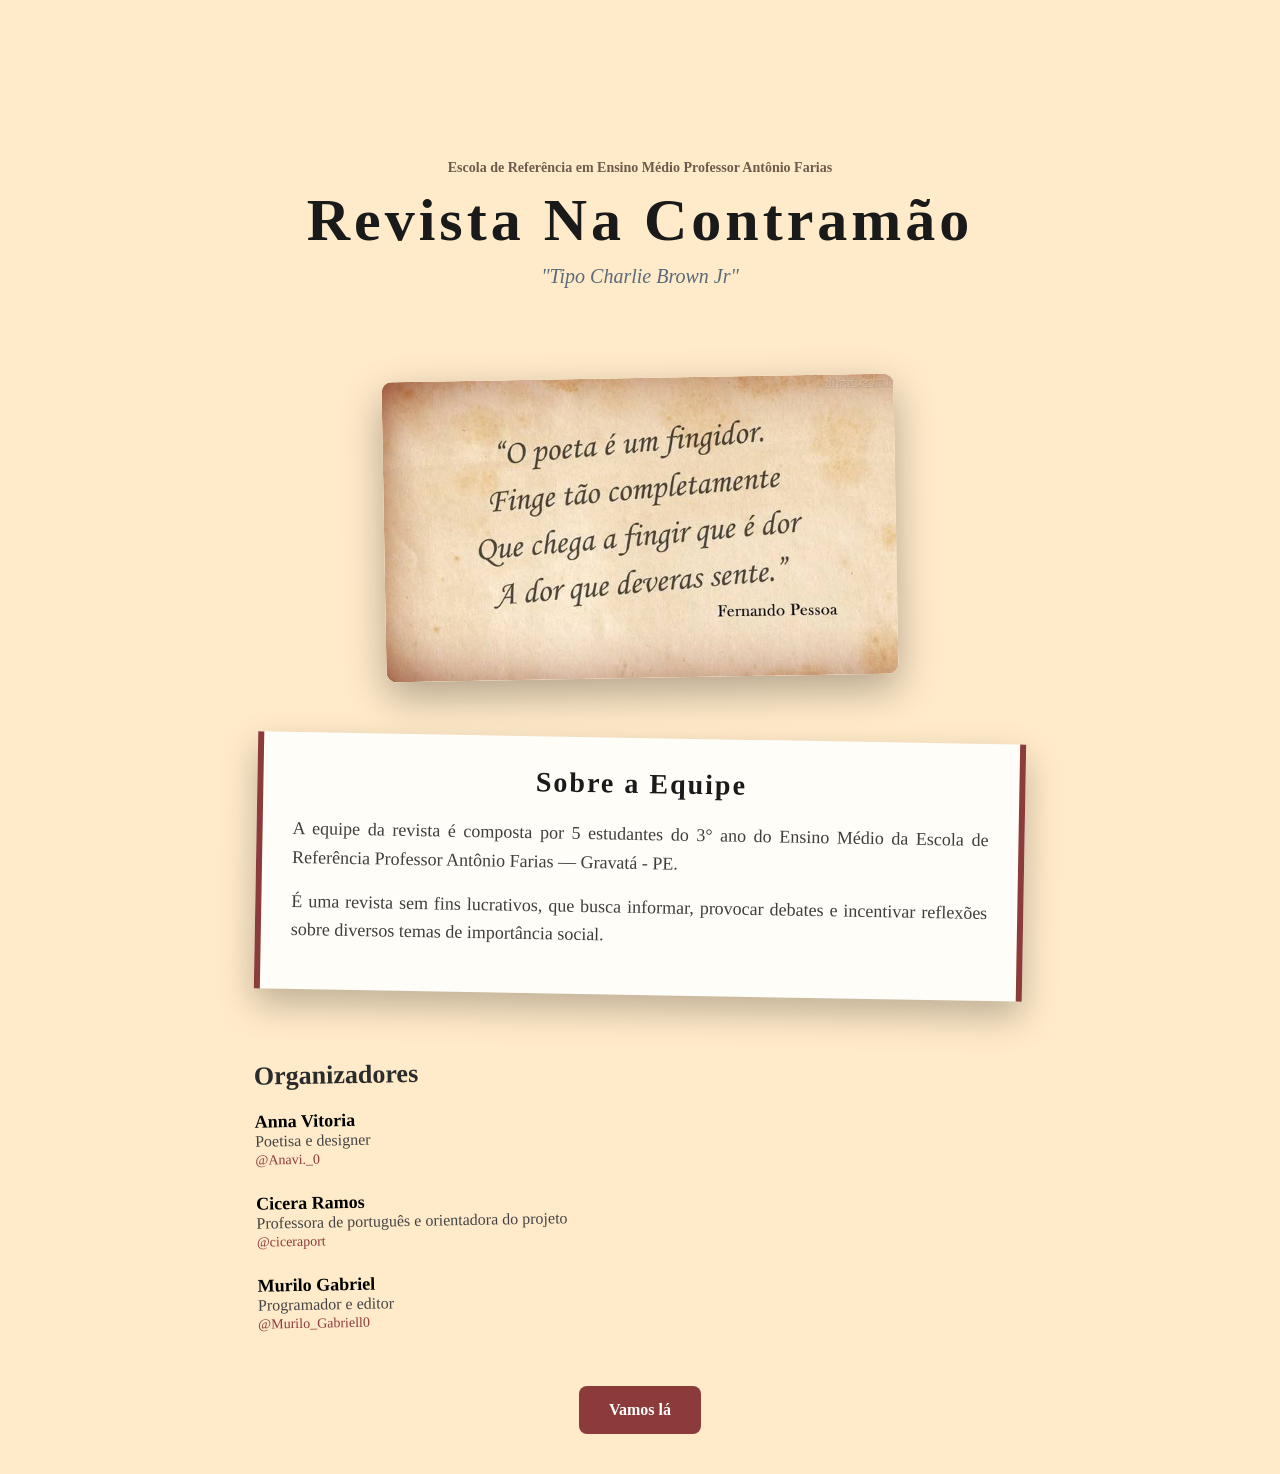
==== index.html @ 4560ac6e "Primeiro commit" ====
<!DOCTYPE html>
<html lang="pt-BR">
<head>
  <meta charset="UTF-8">
  <meta name="viewport" content="width=device-width, initial-scale=1.0">
  <title>Revista - Contramão</title>
  <link rel="stylesheet" href="css/style.css">
</head>
<body>

<section class="hero-text">
  <h2>Escola de Referência em Ensino Médio Professor Antônio Farias</h2>
  <h1>Revista Na Contramão</h1>
  <p>"Tipo Charlie Brown Jr"</p>
</section>

<section class="carousel">
  <div class="slides">

    <div class="slide">
      <img src="img/banner1.jpeg" alt="">
    </div>

    <div class="slide">
      <img src="img/banner2.jpeg" alt="">
    </div>

    <div class="slide">
      <img src="img/banner3.jpeg" alt="">
    </div>

  </div>
</section>

   <section class="sobre-revista">

  <div class="sobre-card">
    <h2>Sobre a Equipe</h2>

    <p>
      A equipe da revista é composta por 5 estudantes do 3° ano do Ensino Médio
      da Escola de Referência Professor Antônio Farias — Gravatá - PE.
    </p>

    <p>
      É uma revista sem fins lucrativos, que busca informar, provocar debates
      e incentivar reflexões sobre diversos temas de importância social.
    </p>

  </div>

</section>
<section class="organizadores">

  <h2>Organizadores</h2>
<div class="pessoa">
  <strong>Anna Vitoria</strong>
  <p>Poetisa e designer</p>
  <a href="https://www.instagram.com/anavi._0" target="_blank">@Anavi._0</a>
</div>

<div class="pessoa">
  <strong>Cicera Ramos</strong>
  <p>Professora de português e orientadora do projeto</p>
  <a href="https://www.instagram.com/ciceraport" target="_blank">@ciceraport</a>
</div>

<div class="pessoa">
  <strong>Murilo Gabriel</strong>
  <p>Programador e editor</p>
  <a href="https://www.instagram.com/murilo_gabriell0" target="_blank">@Murilo_Gabriell0</a>
</div>
</section>


<section class="acesso-folha">
  <a href="folha.html" class="botao-folha">Vamos lá</a>
</section>



<script src="js/script.js"></script>
</body>
</html>
---- css/style.css ----
/* Reset */
* {
  margin: 0;
  padding: 0;
  box-sizing: border-box;
  font-family: "Georgia", "Times New Roman", serif;
}

/* FUNDO PRINCIPAL (PAPEL REALISTA) */
body {
  background: #ffeac9; /* papel claro */
  color: #2b2b2b;
}

/* TEXTURA DE PAPEL */
body::before {
  content: "";
  position: fixed;
  width: 100%;
  height: 100%;
  background: url('https://www.transparenttextures.com/patterns/aged-paper.png');
  opacity: 0.5;
  pointer-events: none;
  z-index: -1;
}

/* HEADER */
header {
  position: fixed;
  top: 0;
  width: 100%;
  height: 70px;
  background: rgba(230, 220, 198, 0.9);
  backdrop-filter: blur(5px);
  display: flex;
  align-items: center;
  z-index: 1000;
  border-bottom: 1px solid rgba(0,0,0,0.1);
}


/* HERO TEXT */
.hero-text {
  margin-top: 110px;
  text-align: center;
  padding: 50px 20px;
}

.hero-text h2 {
  font-size: 14px;
  color: #6d5c4d;
  margin-bottom: 10px;
}

.hero-text h1 {
  font-size: 60px;
  margin-bottom: 10px;
  letter-spacing: 4px;
  color: #1a1a1a;
}

.hero-text p {
  font-style: italic;
  font-size: 20px;
  color: #5a6a7a; /* cinza azulado */
}

/* CARROSSEL ESTILO POLAROID */
/* CARROSSEL SEM BORDA BRANCA */
.carousel {
  width: 40%;
  height: 300px;
  margin: 40px auto;
  overflow: hidden;
  border-radius: 10px;
  background: transparent; /* 🔥 remove branco */
  padding: 0; /* 🔥 remove espaço interno */
  box-shadow: 0 15px 40px rgba(0,0,0,0.3);
  transform: rotate(-1deg);
}

/* HOVER */
.carousel:hover {
  transform: rotate(0deg) scale(1.02);
}

.slides {
  display: flex;
  height: 100%;
  transition: transform 0.6s ease;
}

.slide {
  min-width: 100%;
  height: 100%;
}

.slide img {
  width: 100%;
  height: 100%;
  object-fit: cover;
  border-radius: 10px; /* 🔥 agora arredonda direto na imagem */
}





/* BOTÃO PARA IR PRA FOLHA */
.acesso-folha {
  text-align: center;
  margin: 40px 0;
}

.botao-folha {
  display: inline-block;
  padding: 15px 30px;
  background: #8c3b3b; /* vermelho queimado */
  color: white;
  text-decoration: none;
  font-weight: bold;
  border-radius: 8px;
  transition: 0.3s;
}

/* Hover */
.botao-folha:hover {
  background: #000;
  transform: scale(1.05);
}



/* BLOCO SOBRE A REVISTA */
.sobre-revista {
  display: flex;
  justify-content: center;
  margin: 60px 0;
}

/* CARD ESTILO RECORTE */
.sobre-card {
  width: 60%;
  background: #fffdf7;
  padding: 30px;
  box-shadow: 0 15px 35px rgba(0,0,0,0.25);
  transform: rotate(1deg);
  border-left: 6px solid #8c3b3b;
  border-right: 6px solid #8c3b3b;
  transition: 0.3s;
}

/* HOVER */
.sobre-card:hover {
  transform: rotate(0deg) scale(1.02);
}

/* TÍTULO */
.sobre-card h2 {
  text-align: center;
  margin-bottom: 20px;
  font-size: 28px;
  letter-spacing: 2px;
  color: #1a1a1a;
}

/* TEXTO */
.sobre-card p {
  font-size: 18px;
  line-height: 1.6;
  color: #3e3e3e;
  margin-bottom: 15px;
  text-align: justify;
}





/* ORGANIZADORES (SEM CARD) */
.organizadores {
  width: 60%;
  margin: 60px auto;
  transform: rotate(-1deg);
}

/* TÍTULO */
.organizadores h2 {
  font-size: 26px;
  margin-bottom: 20px;
}

/* CADA PESSOA */
.pessoa {
  margin-bottom: 25px;
}

/* NOME */
.pessoa strong {
  font-size: 18px;
  color: #000;
}

/* FUNÇÃO */
.pessoa p {
  font-size: 16px;
  color: #444;
}

/* INSTAGRAM */
.pessoa span {
  font-size: 14px;
  color: #8c3b3b;
}




.pessoa a {
  color: #8c3b3b;      /* cor do seu tema */
  text-decoration: none; /* remove sublinhado */
  font-size: 14px;
}

.pessoa a:hover {
  color: #000;         /* muda cor ao passar o mouse */
}
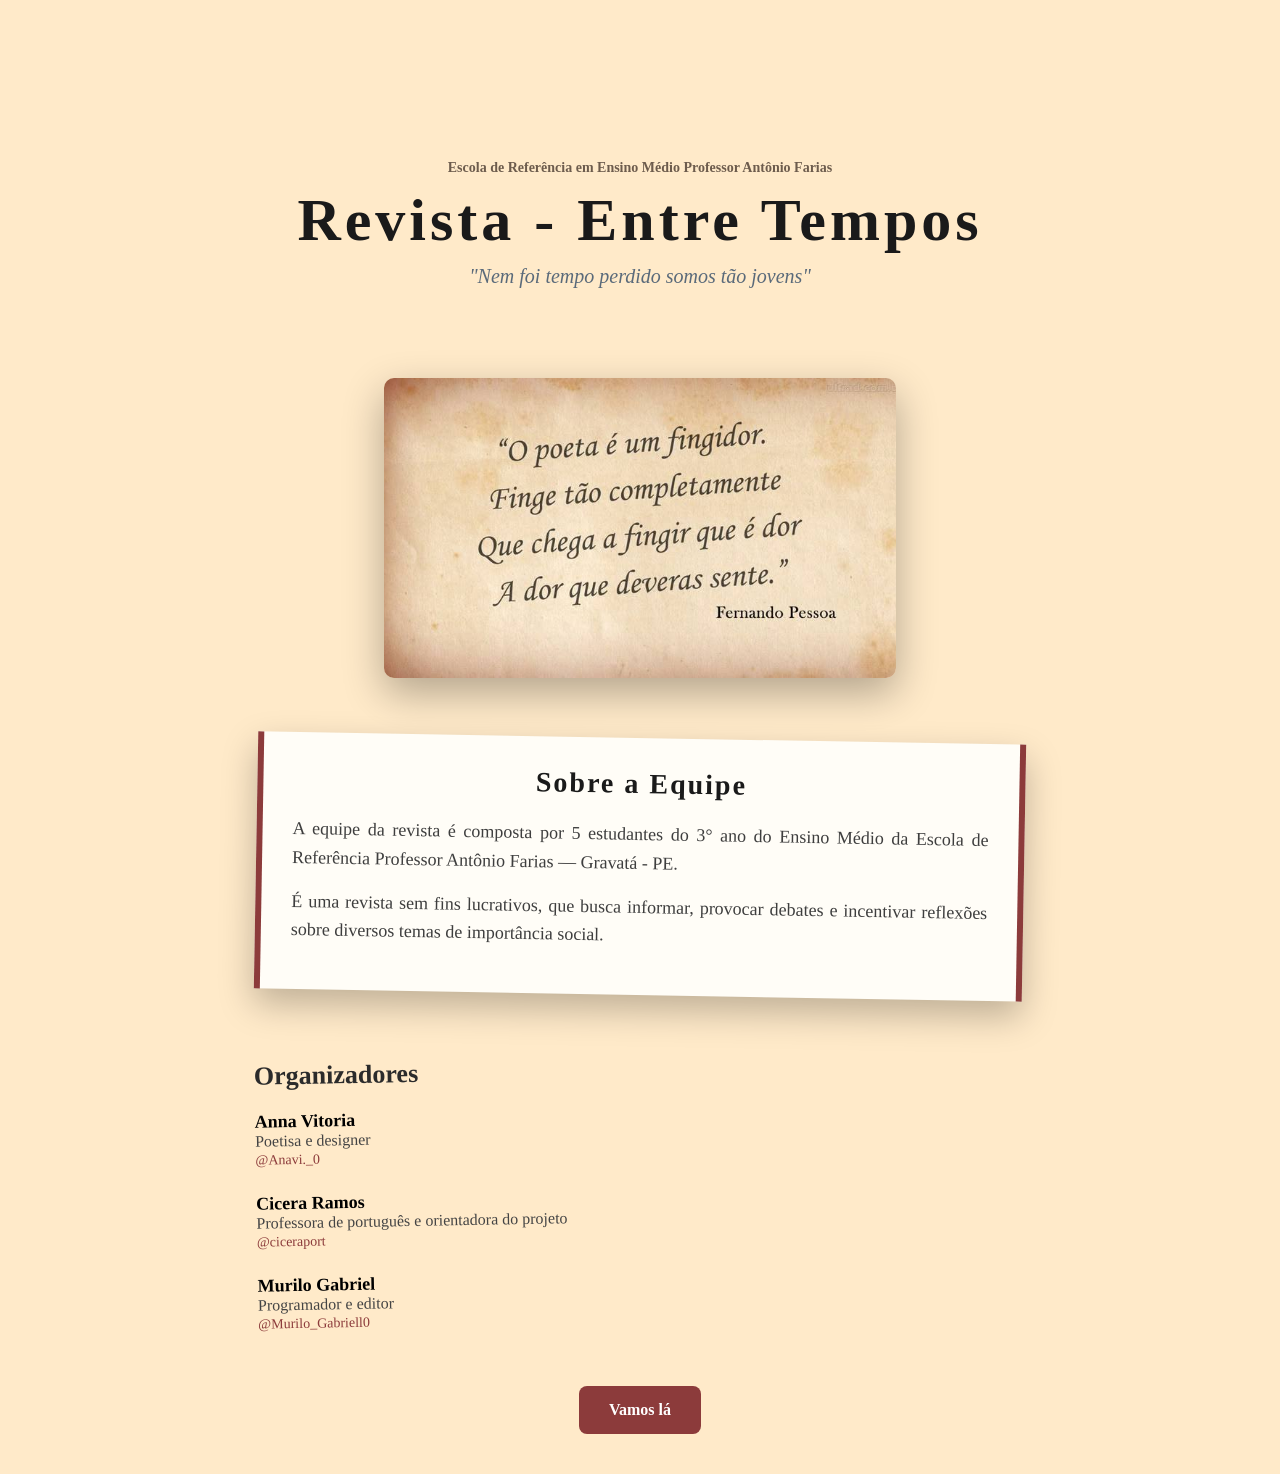
==== commit 5948ec74: "pronto" ====
--- a/index.html
+++ b/index.html
@@ -3,15 +3,15 @@
 <head>
   <meta charset="UTF-8">
   <meta name="viewport" content="width=device-width, initial-scale=1.0">
-  <title>Revista - Contramão</title>
+  <title>Revista Entre Tempos</title>
   <link rel="stylesheet" href="css/style.css">
 </head>
 <body>
 
 <section class="hero-text">
   <h2>Escola de Referência em Ensino Médio Professor Antônio Farias</h2>
-  <h1>Revista Na Contramão</h1>
-  <p>"Tipo Charlie Brown Jr"</p>
+  <h1>Revista - Entre Tempos</h1>
+  <p>"Nem foi tempo perdido somos tão jovens"</p>
 </section>
 
 <section class="carousel">
--- a/css/style.css
+++ b/css/style.css
@@ -69,14 +69,11 @@
 /* CARROSSEL SEM BORDA BRANCA */
 .carousel {
   width: 40%;
-  height: 300px;
+  height: 300px; /* volta altura */
   margin: 40px auto;
   overflow: hidden;
   border-radius: 10px;
-  background: transparent; /* 🔥 remove branco */
-  padding: 0; /* 🔥 remove espaço interno */
   box-shadow: 0 15px 40px rgba(0,0,0,0.3);
-  transform: rotate(-1deg);
 }
 
 /* HOVER */
@@ -95,13 +92,12 @@
   height: 100%;
 }
 
+
 .slide img {
   width: 100%;
   height: 100%;
-  object-fit: cover;
-  border-radius: 10px; /* 🔥 agora arredonda direto na imagem */
-}
-
+  object-fit: cover; /* 🔥 preenche tudo */
+}
 
 
 
@@ -231,3 +227,79 @@
 
 
 
+
+
+/* ========================= */
+/* 📱 RESPONSIVIDADE MOBILE */
+/* ========================= */
+@media (max-width: 768px) {
+
+  /* HERO */
+  .hero-text {
+    margin-top: 60px;
+    padding: 30px 15px;
+  }
+
+  .hero-text h1 {
+    font-size: 32px;
+    letter-spacing: 2px;
+  }
+
+  .hero-text h2 {
+    font-size: 12px;
+  }
+
+  .hero-text p {
+    font-size: 16px;
+  }
+
+  /* CARROSSEL */
+.carousel {
+  width: 90%;
+  height: 300px;
+}
+
+  /* SOBRE */
+  .sobre-card {
+    width: 90%;
+    padding: 20px;
+    transform: rotate(0deg);
+  }
+
+  .sobre-card h2 {
+    font-size: 22px;
+  }
+
+  .sobre-card p {
+    font-size: 16px;
+  }
+
+  /* ORGANIZADORES */
+  .organizadores {
+    width: 90%;
+    transform: rotate(0deg);
+  }
+
+  .organizadores h2 {
+    font-size: 22px;
+  }
+
+  .pessoa strong {
+    font-size: 16px;
+  }
+
+  .pessoa p {
+    font-size: 14px;
+  }
+
+  .pessoa a {
+    font-size: 13px;
+  }
+
+  /* BOTÃO */
+  .botao-folha {
+    padding: 12px 20px;
+    font-size: 14px;
+  }
+
+}
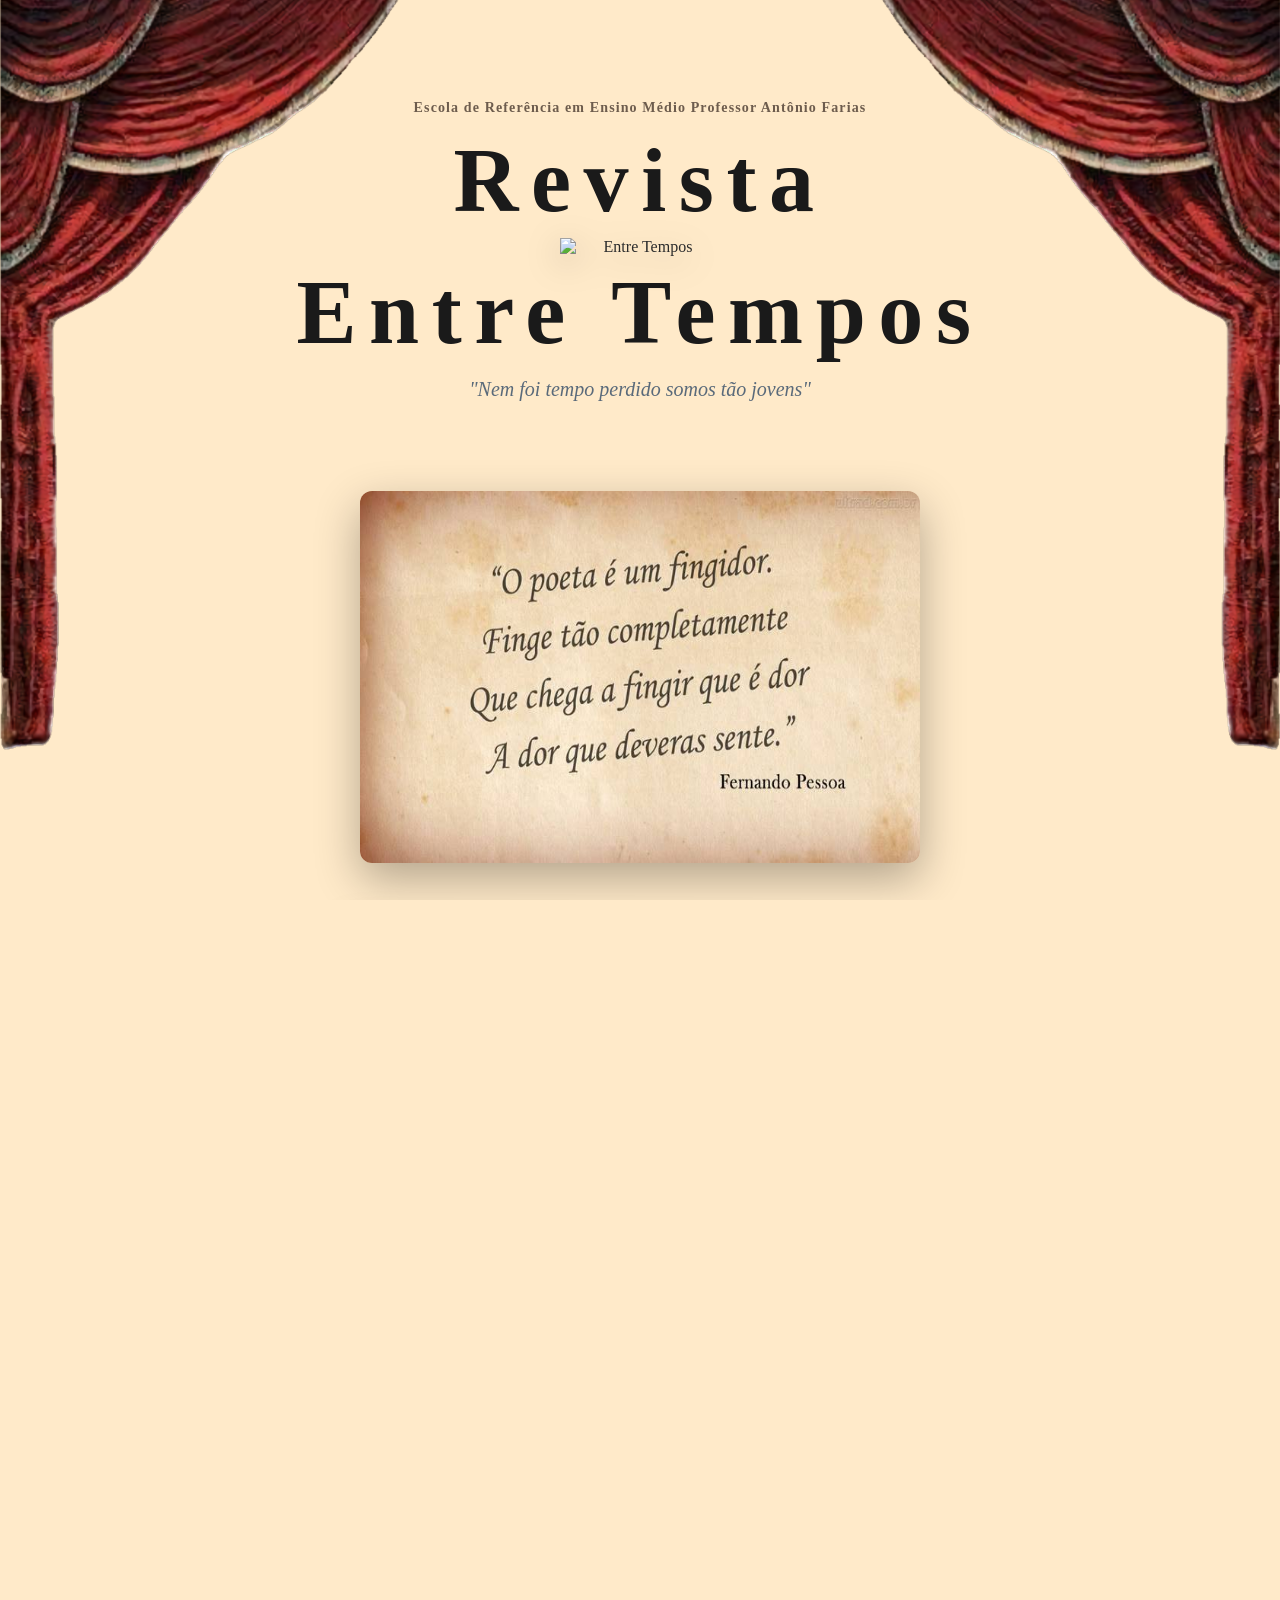
==== commit 8c8ff881: "design" ====
--- a/index.html
+++ b/index.html
@@ -8,77 +8,71 @@
 </head>
 <body>
 
-<section class="hero-text">
-  <h2>Escola de Referência em Ensino Médio Professor Antônio Farias</h2>
-  <h1>Revista - Entre Tempos</h1>
-  <p>"Nem foi tempo perdido somos tão jovens"</p>
-</section>
+  <div class="site-container"></div>
+  <!-- DECORAÇÕES DE CANTO -->
+  <img src="img/cortina2.png" class="deco cortina-esquerda" alt="">
+  <img src="img/cortina.png" class="deco cortina-direita" alt="">
+  <img src="img/nuvem.png"    class="deco deco-nuvem"    alt="">
+  <img src="img/rasagado.png" class="deco deco-rasagado" alt="">
 
-<section class="carousel">
-  <div class="slides">
-
-    <div class="slide">
-      <img src="img/banner1.jpeg" alt="">
-    </div>
-
-    <div class="slide">
-      <img src="img/banner2.jpeg" alt="">
-    </div>
-
-    <div class="slide">
-      <img src="img/banner3.jpeg" alt="">
-    </div>
-
-  </div>
-</section>
-
-   <section class="sobre-revista">
-
-  <div class="sobre-card">
-    <h2>Sobre a Equipe</h2>
-
-    <p>
-      A equipe da revista é composta por 5 estudantes do 3° ano do Ensino Médio
-      da Escola de Referência Professor Antônio Farias — Gravatá - PE.
-    </p>
-
-    <p>
-      É uma revista sem fins lucrativos, que busca informar, provocar debates
-      e incentivar reflexões sobre diversos temas de importância social.
-    </p>
 
   </div>
 
-</section>
-<section class="organizadores">
+  <section class="hero-text">
+    <h2>Escola de Referência em Ensino Médio Professor Antônio Farias</h2>
+    <div class="titulo-revista">
+      <h1>Revista</h1>
+      <img src="img/ampulhea.png" alt="Entre Tempos" class="ampulheta">
+      <h1>Entre Tempos</h1>
+    </div>
+    <p>"Nem foi tempo perdido somos tão jovens"</p>
+  </section>
 
-  <h2>Organizadores</h2>
-<div class="pessoa">
-  <strong>Anna Vitoria</strong>
-  <p>Poetisa e designer</p>
-  <a href="https://www.instagram.com/anavi._0" target="_blank">@Anavi._0</a>
-</div>
+  <section class="carousel">
+    <div class="slides">
+      <div class="slide"><img src="img/banner1.jpeg" alt=""></div>
+      <div class="slide"><img src="img/banner2.jpeg" alt=""></div>
+      <div class="slide"><img src="img/banner3.jpeg" alt=""></div>
+    </div>
+  </section>
 
-<div class="pessoa">
-  <strong>Cicera Ramos</strong>
-  <p>Professora de português e orientadora do projeto</p>
-  <a href="https://www.instagram.com/ciceraport" target="_blank">@ciceraport</a>
-</div>
+  <section class="sobre-revista">
+    <div class="sobre-card">
+      <h2>Sobre a Equipe</h2>
+      <p>
+        A equipe da revista é composta por 5 estudantes do 3° ano do Ensino Médio
+        da Escola de Referência Professor Antônio Farias — Gravatá - PE.
+      </p>
+      <p>
+        É uma revista sem fins lucrativos, que busca informar, provocar debates
+        e incentivar reflexões sobre diversos temas de importância social.
+      </p>
+    </div>
+  </section>
 
-<div class="pessoa">
-  <strong>Murilo Gabriel</strong>
-  <p>Programador e editor</p>
-  <a href="https://www.instagram.com/murilo_gabriell0" target="_blank">@Murilo_Gabriell0</a>
-</div>
-</section>
+  <section class="organizadores">
+    <h2>Organizadores</h2>
+    <div class="pessoa">
+      <strong>Anna Vitoria</strong>
+      <p>Poetisa e designer</p>
+      <a href="https://www.instagram.com/anavi._0" target="_blank">@Anavi._0</a>
+    </div>
+    <div class="pessoa">
+      <strong>Cicera Ramos</strong>
+      <p>Professora de português e orientadora do projeto</p>
+      <a href="https://www.instagram.com/ciceraport" target="_blank">@ciceraport</a>
+    </div>
+    <div class="pessoa">
+      <strong>Murilo Gabriel</strong>
+      <p>Programador e editor</p>
+      <a href="https://www.instagram.com/murilo_gabriell0" target="_blank">@Murilo_Gabriell0</a>
+    </div>
+  </section>
 
+  <section class="acesso-folha">
+    <a href="folha.html" class="botao-folha">Vamos lá</a>
+  </section>
 
-<section class="acesso-folha">
-  <a href="folha.html" class="botao-folha">Vamos lá</a>
-</section>
-
-
-
-<script src="js/script.js"></script>
+  <script src="js/script.js"></script>
 </body>
 </html>
--- a/css/style.css
+++ b/css/style.css
@@ -1,4 +1,6 @@
-/* Reset */
+/* =====================
+   RESET
+===================== */
 * {
   margin: 0;
   padding: 0;
@@ -6,300 +8,413 @@
   font-family: "Georgia", "Times New Roman", serif;
 }
 
-/* FUNDO PRINCIPAL (PAPEL REALISTA) */
+/* =====================
+   FUNDO
+===================== */
+html, body {
+  width: 100%;
+  height: 100%;
+  background: #ffeac9;
+  color: #2b2b2b;
+  overflow-x: hidden;
+  position: relative;
+  
+}
+
 body {
-  background: #ffeac9; /* papel claro */
-  color: #2b2b2b;
-}
-
-/* TEXTURA DE PAPEL */
+  background: #ffeac9;
+}
+
+
+.site-container {
+  position: relative;
+  overflow: hidden;
+}
+
+
 body::before {
   content: "";
   position: fixed;
+  top: 0;
+  left: 0;
   width: 100%;
   height: 100%;
   background: url('https://www.transparenttextures.com/patterns/aged-paper.png');
   opacity: 0.5;
   pointer-events: none;
-  z-index: -1;
-}
-
-/* HEADER */
-header {
-  position: fixed;
-  top: 0;
-  width: 100%;
-  height: 70px;
-  background: rgba(230, 220, 198, 0.9);
-  backdrop-filter: blur(5px);
-  display: flex;
-  align-items: center;
-  z-index: 1000;
-  border-bottom: 1px solid rgba(0,0,0,0.1);
-}
-
-
-/* HERO TEXT */
+  z-index: 0;
+}
+
+/* =====================
+   DECORAÇÕES RELATIVAS (ABSOLUTE)
+===================== */
+
+img.cortina-esquerda {
+  position: absolute;
+  top: 150px;
+  left: -30px;
+  width: clamp(260px, 32vw, 580px);
+  height: auto;
+  z-index: 20;
+  pointer-events: none;
+
+    transform: scale(2.0);
+}
+
+img.cortina-direita {
+  position: absolute;
+  top: 150px;
+  right: -30px;
+  width: clamp(260px, 32vw, 580px);
+  height: auto;
+  z-index: 20;
+  pointer-events: none;
+
+    transform: scale(2.0);
+}
+img.deco-nuvem {
+  position: absolute;
+  bottom: -1480px;
+  right: 100px;
+  width: clamp(200px, 28vw, 480px);
+  height: auto;
+  z-index: 2;
+  pointer-events: none;
+
+  transform: scale(2.0);
+
+}
+
+img.deco-rasagado {
+  position: absolute;
+  bottom: -1400px;
+  left: 50px;
+  width: clamp(200px, 26vw, 460px);
+  height: auto;
+  z-index: 2;
+  pointer-events: none;
+
+  transform: scale(2.5);
+}
+
+body {
+  position: relative;
+}
+
+/* =====================
+   CONTEÚDO (SCROLL)
+===================== */
+
 .hero-text {
-  margin-top: 110px;
+  position: relative;
+  z-index: 1;
+  padding: 100px 40px 40px;
   text-align: center;
-  padding: 50px 20px;
 }
 
 .hero-text h2 {
-  font-size: 14px;
+  font-size: clamp(11px, 2.2vw, 14px);
   color: #6d5c4d;
-  margin-bottom: 10px;
-}
-
-.hero-text h1 {
-  font-size: 60px;
-  margin-bottom: 10px;
-  letter-spacing: 4px;
-  color: #1a1a1a;
+  margin-bottom: 20px;
+  letter-spacing: 0.08em;
 }
 
 .hero-text p {
   font-style: italic;
-  font-size: 20px;
-  color: #5a6a7a; /* cinza azulado */
-}
-
-/* CARROSSEL ESTILO POLAROID */
-/* CARROSSEL SEM BORDA BRANCA */
+  font-size: clamp(16px, 3.2vw, 20px);
+  color: #5a6a7a;
+  margin-top: 20px;
+}
+
+/* =====================
+   TÍTULO
+===================== */
+.titulo-revista {
+  display: flex;
+  flex-direction: column;
+  align-items: center;
+  gap: 12px;
+}
+
+.titulo-revista h1 {
+  font-size: clamp(48px, 11vw, 90px);
+  letter-spacing: 0.14em;
+  color: #1a1a1a;
+  line-height: 1;
+  font-weight: bold;
+}
+
+.ampulheta {
+  width: clamp(80px, 16vw, 160px);
+  height: auto;
+  filter: drop-shadow(0 8px 16px rgba(0,0,0,0.25));
+  transition: transform 0.5s ease;
+}
+
+.ampulheta:hover {
+  transform: rotate(180deg) scale(1.08);
+}
+
+/* =====================
+   CARROSSEL
+===================== */
 .carousel {
-  width: 40%;
-  height: 300px; /* volta altura */
-  margin: 40px auto;
+  position: relative;
+  z-index: 1;
+  width: clamp(280px, 55%, 560px);
+  margin: 50px auto;
   overflow: hidden;
-  border-radius: 10px;
-  box-shadow: 0 15px 40px rgba(0,0,0,0.3);
-}
-
-/* HOVER */
-.carousel:hover {
-  transform: rotate(0deg) scale(1.02);
+  border-radius: 12px;
+  box-shadow: 0 16px 45px rgba(0,0,0,0.3);
 }
 
 .slides {
   display: flex;
-  height: 100%;
   transition: transform 0.6s ease;
 }
 
 .slide {
   min-width: 100%;
-  height: 100%;
-}
-
+  display: flex;
+}
 
 .slide img {
   width: 100%;
-  height: 100%;
-  object-fit: cover; /* 🔥 preenche tudo */
-}
-
-
-
-
-/* BOTÃO PARA IR PRA FOLHA */
-.acesso-folha {
-  text-align: center;
-  margin: 40px 0;
-}
-
-.botao-folha {
-  display: inline-block;
-  padding: 15px 30px;
-  background: #8c3b3b; /* vermelho queimado */
-  color: white;
-  text-decoration: none;
-  font-weight: bold;
-  border-radius: 8px;
-  transition: 0.3s;
-}
-
-/* Hover */
-.botao-folha:hover {
-  background: #000;
-  transform: scale(1.05);
-}
-
-
-
-/* BLOCO SOBRE A REVISTA */
+  height: auto;
+  display: block;
+}
+
+/* =====================
+   SOBRE A REVISTA
+===================== */
 .sobre-revista {
+  position: relative;
+  z-index: 1;
   display: flex;
   justify-content: center;
   margin: 60px 0;
-}
-
-/* CARD ESTILO RECORTE */
+  padding: 0 30px;
+}
+
 .sobre-card {
-  width: 60%;
+  width: min(90%, 600px);
   background: #fffdf7;
-  padding: 30px;
-  box-shadow: 0 15px 35px rgba(0,0,0,0.25);
+  padding: clamp(24px, 5vw, 36px);
+  box-shadow: 0 12px 40px rgba(0,0,0,0.2);
   transform: rotate(1deg);
   border-left: 6px solid #8c3b3b;
   border-right: 6px solid #8c3b3b;
-  transition: 0.3s;
-}
-
-/* HOVER */
+  transition: transform 0.3s ease;
+}
+
 .sobre-card:hover {
-  transform: rotate(0deg) scale(1.02);
-}
-
-/* TÍTULO */
+  transform: rotate(0deg) scale(1.01);
+}
+
 .sobre-card h2 {
   text-align: center;
   margin-bottom: 20px;
-  font-size: 28px;
+  font-size: clamp(20px, 4.5vw, 28px);
   letter-spacing: 2px;
   color: #1a1a1a;
 }
 
-/* TEXTO */
 .sobre-card p {
-  font-size: 18px;
-  line-height: 1.6;
+  font-size: clamp(15px, 3vw, 18px);
+  line-height: 1.7;
   color: #3e3e3e;
-  margin-bottom: 15px;
+  margin-bottom: 14px;
   text-align: justify;
 }
 
-
-
-
-
-/* ORGANIZADORES (SEM CARD) */
+/* =====================
+   ORGANIZADORES
+===================== */
 .organizadores {
-  width: 60%;
-  margin: 60px auto;
+  position: relative;
+  z-index: 1;
+  width: min(90%, 560px);
+  margin: 0 auto 80px;
+  padding: 0 30px;
   transform: rotate(-1deg);
-}
-
-/* TÍTULO */
+  transition: transform 0.3s ease;
+}
+
+.organizadores:hover {
+  transform: rotate(0deg);
+}
+
 .organizadores h2 {
-  font-size: 26px;
-  margin-bottom: 20px;
-}
-
-/* CADA PESSOA */
+  font-size: clamp(20px, 4.2vw, 26px);
+  margin-bottom: 24px;
+  color: #1a1a1a;
+  font-weight: bold;
+}
+
 .pessoa {
-  margin-bottom: 25px;
-}
-
-/* NOME */
+  margin-bottom: 26px;
+}
+
 .pessoa strong {
-  font-size: 18px;
+  display: block;
+  font-size: clamp(15px, 3.2vw, 18px);
   color: #000;
-}
-
-/* FUNÇÃO */
+  font-weight: bold;
+}
+
 .pessoa p {
-  font-size: 16px;
-  color: #444;
-}
-
-/* INSTAGRAM */
-.pessoa span {
-  font-size: 14px;
+  font-size: clamp(14px, 2.8vw, 16px);
+  color: #555;
+  margin-top: 2px;
+}
+
+.pessoa a {
+  display: inline-block;
   color: #8c3b3b;
-}
-
-
-
-
-.pessoa a {
-  color: #8c3b3b;      /* cor do seu tema */
-  text-decoration: none; /* remove sublinhado */
-  font-size: 14px;
+  text-decoration: none;
+  font-size: clamp(13px, 2.4vw, 15px);
+  transition: color 0.2s ease;
+  margin-top: 4px;
 }
 
 .pessoa a:hover {
-  color: #000;         /* muda cor ao passar o mouse */
-}
-
-
-
-
-
-
-
-
-/* ========================= */
-/* 📱 RESPONSIVIDADE MOBILE */
-/* ========================= */
+  color: #000;
+  text-decoration: underline;
+}
+
+/* =====================
+   BOTÃO
+===================== */
+.acesso-folha {
+  position: relative;
+  z-index: 1;
+  text-align: center;
+  padding: 30px 0 clamp(120px, 25vw, 200px);
+}
+
+.botao-folha {
+  display: inline-block;
+  padding: clamp(13px, 3vw, 18px) clamp(28px, 6vw, 48px);
+  background: #8c3b3b;
+  color: white;
+  text-decoration: none;
+  font-size: clamp(15px, 3vw, 19px);
+  font-weight: bold;
+  letter-spacing: 0.1em;
+  border-radius: 6px;
+  transition: all 0.3s ease;
+  box-shadow: 0 6px 20px rgba(140,59,59,0.4);
+}
+
+.botao-folha:hover {
+  background: #5e2c2c;
+  transform: scale(1.06);
+  box-shadow: 0 10px 28px rgba(140,59,59,0.5);
+}
+
+.botao-folha:active {
+  transform: scale(0.98);
+}
+
+/* =====================
+   RESPONSIVIDADE TABLET
+===================== */
+@media (max-width: 1024px) {
+
+  .cortina-esquerda,
+  .cortina-direita {
+    width: clamp(170px, 28vw, 360px);
+  }
+
+  .deco-nuvem,
+  .deco-rasagado {
+    width: clamp(130px, 24vw, 320px);
+  }
+
+  .hero-text {
+    padding: 80px 30px 30px;
+  }
+
+}
+
+/* =====================
+   RESPONSIVIDADE MOBILE
+===================== */
 @media (max-width: 768px) {
 
-  /* HERO */
+  .cortina-esquerda,
+  .cortina-direita {
+    width: clamp(140px, 32vw, 260px);
+  }
+
+  .deco-nuvem {
+    width: clamp(110px, 28vw, 240px);
+  }
+
+  .deco-rasagado {
+    width: clamp(110px, 26vw, 220px);
+  }
+
   .hero-text {
-    margin-top: 60px;
-    padding: 30px 15px;
-  }
-
-  .hero-text h1 {
-    font-size: 32px;
-    letter-spacing: 2px;
-  }
-
-  .hero-text h2 {
-    font-size: 12px;
-  }
-
-  .hero-text p {
-    font-size: 16px;
-  }
-
-  /* CARROSSEL */
-.carousel {
-  width: 90%;
-  height: 300px;
-}
-
-  /* SOBRE */
+    padding: 70px 20px 25px;
+  }
+
+  .carousel {
+    width: 92%;
+    margin: 40px auto;
+  }
+
+  .sobre-revista {
+    padding: 0 15px;
+  }
+
   .sobre-card {
-    width: 90%;
-    padding: 20px;
     transform: rotate(0deg);
-  }
-
-  .sobre-card h2 {
-    font-size: 22px;
-  }
-
-  .sobre-card p {
-    font-size: 16px;
-  }
-
-  /* ORGANIZADORES */
+    padding: clamp(18px, 4vw, 28px);
+  }
+
   .organizadores {
-    width: 90%;
     transform: rotate(0deg);
-  }
-
-  .organizadores h2 {
-    font-size: 22px;
-  }
-
-  .pessoa strong {
-    font-size: 16px;
-  }
-
-  .pessoa p {
-    font-size: 14px;
-  }
-
-  .pessoa a {
-    font-size: 13px;
-  }
-
-  /* BOTÃO */
-  .botao-folha {
-    padding: 12px 20px;
-    font-size: 14px;
-  }
-
-}
+    padding: 0 15px;
+    margin-bottom: 60px;
+  }
+
+  .acesso-folha {
+    padding: 25px 0 140px;
+  }
+
+}
+
+@media (max-width: 480px) {
+
+  .cortina-esquerda,
+  .cortina-direita {
+    width: clamp(110px, 35vw, 180px);
+  }
+
+  .deco-nuvem {
+    width: clamp(100px, 32vw, 180px);
+  }
+
+  .deco-rasagado {
+    width: clamp(100px, 30vw, 170px);
+  }
+
+  .hero-text {
+    padding: 60px 15px 20px;
+  }
+
+  .titulo-revista h1 {
+    font-size: clamp(36px, 10vw, 60px);
+  }
+
+  .sobre-card {
+    border-left: 4px solid #8c3b3b;
+    border-right: 4px solid #8c3b3b;
+  }
+
+  .acesso-folha {
+    padding: 20px 0 150px;
+  }
+
+}
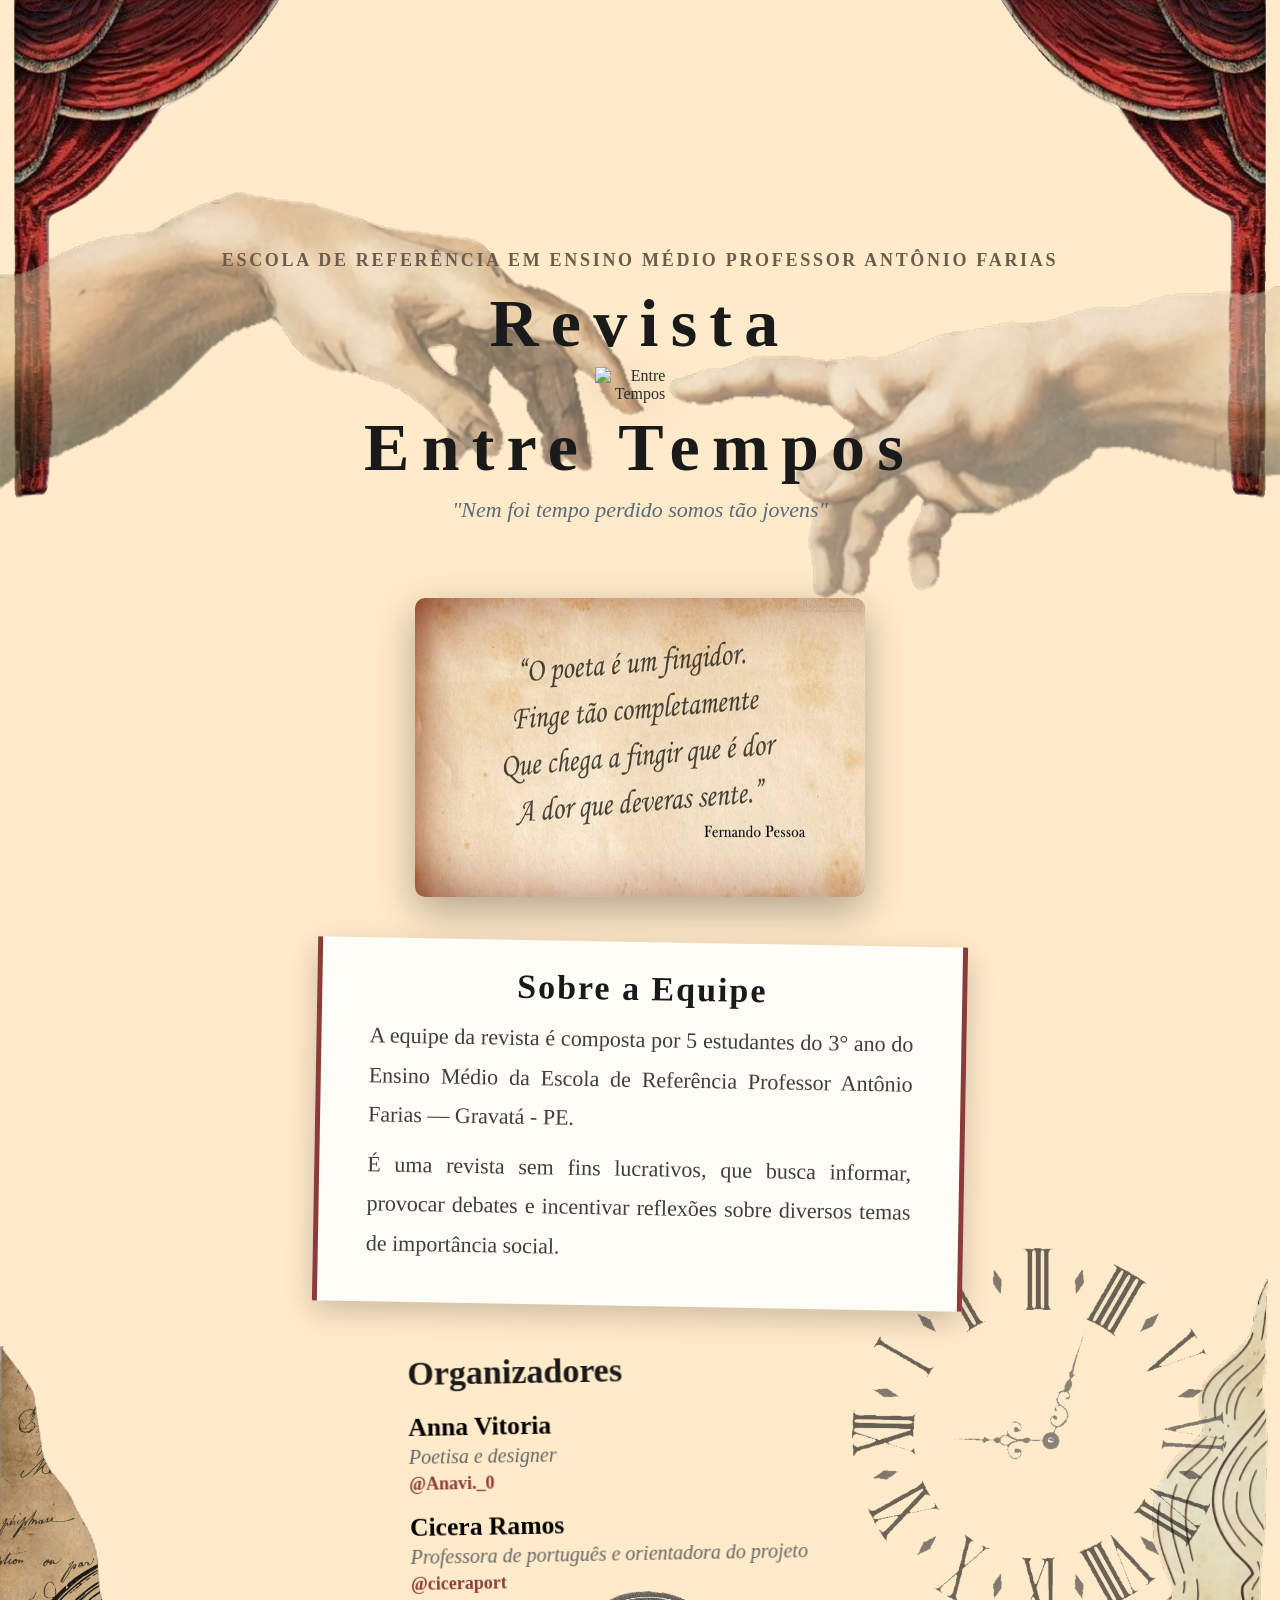
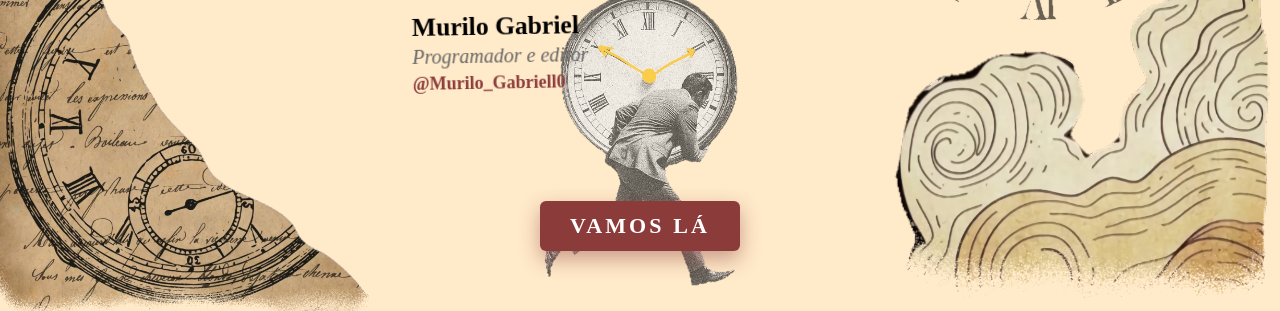
==== commit fdb95fce: "reforma index" ====
--- a/index.html
+++ b/index.html
@@ -14,6 +14,9 @@
   <img src="img/cortina.png" class="deco cortina-direita" alt="">
   <img src="img/nuvem.png"    class="deco deco-nuvem"    alt="">
   <img src="img/rasagado.png" class="deco deco-rasagado" alt="">
+  <img src="img/relogio.png"  class="deco deco-relogio"  alt="">
+  <img src="img/homem.png"    class="deco deco-homem"    alt="">
+  <img src="img/maos.png"     class="deco deco-maos"     alt="">
 
 
   </div>
--- a/css/style.css
+++ b/css/style.css
@@ -1,420 +1,566 @@
-/* =====================
-   RESET
-===================== */
-* {
-  margin: 0;
-  padding: 0;
-  box-sizing: border-box;
-  font-family: "Georgia", "Times New Roman", serif;
-}
-
-/* =====================
-   FUNDO
-===================== */
-html, body {
-  width: 100%;
-  height: 100%;
-  background: #ffeac9;
-  color: #2b2b2b;
-  overflow-x: hidden;
-  position: relative;
-  
-}
-
-body {
-  background: #ffeac9;
-}
-
-
-.site-container {
-  position: relative;
-  overflow: hidden;
-}
-
-
-body::before {
-  content: "";
-  position: fixed;
-  top: 0;
-  left: 0;
-  width: 100%;
-  height: 100%;
-  background: url('https://www.transparenttextures.com/patterns/aged-paper.png');
-  opacity: 0.5;
-  pointer-events: none;
-  z-index: 0;
-}
-
-/* =====================
-   DECORAÇÕES RELATIVAS (ABSOLUTE)
-===================== */
-
-img.cortina-esquerda {
-  position: absolute;
-  top: 150px;
-  left: -30px;
-  width: clamp(260px, 32vw, 580px);
-  height: auto;
-  z-index: 20;
-  pointer-events: none;
-
-    transform: scale(2.0);
-}
-
-img.cortina-direita {
-  position: absolute;
-  top: 150px;
-  right: -30px;
-  width: clamp(260px, 32vw, 580px);
-  height: auto;
-  z-index: 20;
-  pointer-events: none;
-
-    transform: scale(2.0);
-}
-img.deco-nuvem {
-  position: absolute;
-  bottom: -1480px;
-  right: 100px;
-  width: clamp(200px, 28vw, 480px);
-  height: auto;
-  z-index: 2;
-  pointer-events: none;
-
-  transform: scale(2.0);
-
-}
-
-img.deco-rasagado {
-  position: absolute;
-  bottom: -1400px;
-  left: 50px;
-  width: clamp(200px, 26vw, 460px);
-  height: auto;
-  z-index: 2;
-  pointer-events: none;
-
-  transform: scale(2.5);
-}
-
-body {
-  position: relative;
-}
-
-/* =====================
-   CONTEÚDO (SCROLL)
-===================== */
-
-.hero-text {
-  position: relative;
-  z-index: 1;
-  padding: 100px 40px 40px;
-  text-align: center;
-}
-
-.hero-text h2 {
-  font-size: clamp(11px, 2.2vw, 14px);
-  color: #6d5c4d;
-  margin-bottom: 20px;
-  letter-spacing: 0.08em;
-}
-
-.hero-text p {
-  font-style: italic;
-  font-size: clamp(16px, 3.2vw, 20px);
-  color: #5a6a7a;
-  margin-top: 20px;
-}
-
-/* =====================
-   TÍTULO
-===================== */
-.titulo-revista {
-  display: flex;
-  flex-direction: column;
-  align-items: center;
-  gap: 12px;
-}
-
-.titulo-revista h1 {
-  font-size: clamp(48px, 11vw, 90px);
-  letter-spacing: 0.14em;
-  color: #1a1a1a;
-  line-height: 1;
-  font-weight: bold;
-}
-
-.ampulheta {
-  width: clamp(80px, 16vw, 160px);
-  height: auto;
-  filter: drop-shadow(0 8px 16px rgba(0,0,0,0.25));
-  transition: transform 0.5s ease;
-}
-
-.ampulheta:hover {
-  transform: rotate(180deg) scale(1.08);
-}
-
-/* =====================
-   CARROSSEL
-===================== */
-.carousel {
-  position: relative;
-  z-index: 1;
-  width: clamp(280px, 55%, 560px);
-  margin: 50px auto;
-  overflow: hidden;
-  border-radius: 12px;
-  box-shadow: 0 16px 45px rgba(0,0,0,0.3);
-}
-
-.slides {
-  display: flex;
-  transition: transform 0.6s ease;
-}
-
-.slide {
-  min-width: 100%;
-  display: flex;
-}
-
-.slide img {
-  width: 100%;
-  height: auto;
-  display: block;
-}
-
-/* =====================
-   SOBRE A REVISTA
-===================== */
-.sobre-revista {
-  position: relative;
-  z-index: 1;
-  display: flex;
-  justify-content: center;
-  margin: 60px 0;
-  padding: 0 30px;
-}
-
-.sobre-card {
-  width: min(90%, 600px);
-  background: #fffdf7;
-  padding: clamp(24px, 5vw, 36px);
-  box-shadow: 0 12px 40px rgba(0,0,0,0.2);
-  transform: rotate(1deg);
-  border-left: 6px solid #8c3b3b;
-  border-right: 6px solid #8c3b3b;
-  transition: transform 0.3s ease;
-}
-
-.sobre-card:hover {
-  transform: rotate(0deg) scale(1.01);
-}
-
-.sobre-card h2 {
-  text-align: center;
-  margin-bottom: 20px;
-  font-size: clamp(20px, 4.5vw, 28px);
-  letter-spacing: 2px;
-  color: #1a1a1a;
-}
-
-.sobre-card p {
-  font-size: clamp(15px, 3vw, 18px);
-  line-height: 1.7;
-  color: #3e3e3e;
-  margin-bottom: 14px;
-  text-align: justify;
-}
-
-/* =====================
-   ORGANIZADORES
-===================== */
-.organizadores {
-  position: relative;
-  z-index: 1;
-  width: min(90%, 560px);
-  margin: 0 auto 80px;
-  padding: 0 30px;
-  transform: rotate(-1deg);
-  transition: transform 0.3s ease;
-}
-
-.organizadores:hover {
-  transform: rotate(0deg);
-}
-
-.organizadores h2 {
-  font-size: clamp(20px, 4.2vw, 26px);
-  margin-bottom: 24px;
-  color: #1a1a1a;
-  font-weight: bold;
-}
-
-.pessoa {
-  margin-bottom: 26px;
-}
-
-.pessoa strong {
-  display: block;
-  font-size: clamp(15px, 3.2vw, 18px);
-  color: #000;
-  font-weight: bold;
-}
-
-.pessoa p {
-  font-size: clamp(14px, 2.8vw, 16px);
-  color: #555;
-  margin-top: 2px;
-}
-
-.pessoa a {
-  display: inline-block;
-  color: #8c3b3b;
-  text-decoration: none;
-  font-size: clamp(13px, 2.4vw, 15px);
-  transition: color 0.2s ease;
-  margin-top: 4px;
-}
-
-.pessoa a:hover {
-  color: #000;
-  text-decoration: underline;
-}
-
-/* =====================
-   BOTÃO
-===================== */
-.acesso-folha {
-  position: relative;
-  z-index: 1;
-  text-align: center;
-  padding: 30px 0 clamp(120px, 25vw, 200px);
-}
-
-.botao-folha {
-  display: inline-block;
-  padding: clamp(13px, 3vw, 18px) clamp(28px, 6vw, 48px);
-  background: #8c3b3b;
-  color: white;
-  text-decoration: none;
-  font-size: clamp(15px, 3vw, 19px);
-  font-weight: bold;
-  letter-spacing: 0.1em;
-  border-radius: 6px;
-  transition: all 0.3s ease;
-  box-shadow: 0 6px 20px rgba(140,59,59,0.4);
-}
-
-.botao-folha:hover {
-  background: #5e2c2c;
-  transform: scale(1.06);
-  box-shadow: 0 10px 28px rgba(140,59,59,0.5);
-}
-
-.botao-folha:active {
-  transform: scale(0.98);
-}
-
-/* =====================
-   RESPONSIVIDADE TABLET
-===================== */
-@media (max-width: 1024px) {
-
-  .cortina-esquerda,
-  .cortina-direita {
-    width: clamp(170px, 28vw, 360px);
-  }
-
-  .deco-nuvem,
-  .deco-rasagado {
-    width: clamp(130px, 24vw, 320px);
-  }
-
-  .hero-text {
-    padding: 80px 30px 30px;
-  }
-
-}
-
-/* =====================
-   RESPONSIVIDADE MOBILE
-===================== */
-@media (max-width: 768px) {
-
-  .cortina-esquerda,
-  .cortina-direita {
-    width: clamp(140px, 32vw, 260px);
-  }
-
-  .deco-nuvem {
-    width: clamp(110px, 28vw, 240px);
-  }
-
-  .deco-rasagado {
-    width: clamp(110px, 26vw, 220px);
-  }
-
-  .hero-text {
-    padding: 70px 20px 25px;
-  }
-
-  .carousel {
-    width: 92%;
-    margin: 40px auto;
-  }
-
-  .sobre-revista {
-    padding: 0 15px;
-  }
-
-  .sobre-card {
-    transform: rotate(0deg);
-    padding: clamp(18px, 4vw, 28px);
-  }
-
-  .organizadores {
-    transform: rotate(0deg);
-    padding: 0 15px;
-    margin-bottom: 60px;
-  }
-
-  .acesso-folha {
-    padding: 25px 0 140px;
-  }
-
-}
-
-@media (max-width: 480px) {
-
-  .cortina-esquerda,
-  .cortina-direita {
-    width: clamp(110px, 35vw, 180px);
-  }
-
-  .deco-nuvem {
-    width: clamp(100px, 32vw, 180px);
-  }
-
-  .deco-rasagado {
-    width: clamp(100px, 30vw, 170px);
-  }
-
-  .hero-text {
-    padding: 60px 15px 20px;
-  }
-
-  .titulo-revista h1 {
-    font-size: clamp(36px, 10vw, 60px);
-  }
-
-  .sobre-card {
-    border-left: 4px solid #8c3b3b;
-    border-right: 4px solid #8c3b3b;
-  }
-
-  .acesso-folha {
-    padding: 20px 0 150px;
-  }
-
-}+/* =====================
+   RESET
+===================== */
+* {
+  margin: 0;
+  padding: 0;
+  box-sizing: border-box;
+  font-family: "Georgia", "Times New Roman", serif;
+}
+
+/* =====================
+   FUNDO
+===================== */
+html,
+body {
+  width: 100%;
+  background: #ffeac9;
+  color: #2b2b2b;
+  overflow-x: hidden;
+  position: relative;
+}
+
+body {
+  background: #ffeac9;
+  position: relative;
+}
+
+.site-container {
+  position: relative;
+  overflow: hidden;
+}
+
+body::before {
+  content: "";
+  position: fixed;
+  inset: 0;
+  background: url('https://www.transparenttextures.com/patterns/aged-paper.png');
+  opacity: 0.45;
+  pointer-events: none;
+  z-index: 0;
+}
+
+/* =====================
+   DECORAÇÕES
+===================== */
+
+.deco {
+  position: absolute;
+  pointer-events: none;
+  user-select: none;
+}
+
+/* =====================
+   CORTINAS
+===================== */
+
+img.cortina-esquerda {
+  top: -30px;
+  left: -140px;
+  width: clamp(400px, 42vw, 580px);
+  height: auto;
+  z-index: 1;
+}
+
+img.cortina-direita {
+  top: -30px;
+  right: -140px;
+  width: clamp(400px, 42vw, 580px);
+  height: auto;
+  z-index: 1;
+}
+
+/* =====================
+   NUVEM
+===================== */
+
+img.deco-nuvem {
+  bottom: 0;
+  right: 0;
+  width: clamp(300px, 32vw, 480px);
+  height: auto;
+  z-index: 1;
+}
+
+/* =====================
+   RASGADO
+===================== */
+
+img.deco-rasagado {
+  bottom: 0;
+  left: 0;
+  width: clamp(280px, 30vw, 440px);
+  height: auto;
+  opacity: 0.95;
+  z-index: 1;
+}
+
+/* =====================
+   RELÓGIO
+===================== */
+img.deco-relogio {
+  top: 65%;
+  right: 50px;
+  width: clamp(280px, 30vw, 450px);
+  height: auto;
+  opacity: 0.6;
+  z-index: 2;
+}
+
+/* =====================
+   HOMEM
+===================== */
+img.deco-homem {
+  bottom: 20px;
+  left: 50%;
+  transform: translateX(-50%);
+  width: clamp(140px, 16vw, 240px);
+  height: auto;
+  opacity: 0.75;
+  z-index: 2;
+}
+
+/* =====================
+   MÃOS
+===================== */
+img.deco-maos {
+  top: 160px;
+  left: 0;
+  width: 100%;
+  height: auto;
+  opacity: 0.55;
+  z-index: 2;
+}
+
+/* =====================
+   HERO
+===================== */
+
+.hero-text {
+  position: relative;
+  z-index: 5;
+  padding: 120px 30px 40px;
+  text-align: center;
+}
+
+.hero-text h2 {
+  font-size: clamp(12px, 1.6vw, 18px);
+  color: #6d5c4d;
+  margin-top: 130px;
+  margin-bottom: 18px;
+  letter-spacing: 0.15em;
+  text-transform: uppercase;
+}
+
+.hero-text p {
+  font-style: italic;
+  font-size: clamp(16px, 2vw, 22px);
+  color: #5a6a7a;
+  margin-top: 16px;
+}
+
+/* =====================
+   TITULO
+===================== */
+
+.titulo-revista {
+  display: flex;
+  flex-direction: column;
+  align-items: center;
+  gap: 10px;
+}
+
+.titulo-revista h1 {
+  font-size: clamp(36px, 5.5vw, 68px);
+  letter-spacing: 0.18em;
+  color: #1a1a1a;
+  line-height: 1;
+  font-weight: 900;
+}
+
+.ampulheta {
+  width: clamp(50px, 7vw, 100px);
+  height: auto;
+  filter: drop-shadow(0 8px 18px rgba(0,0,0,0.3));
+  transition: transform 0.5s ease;
+}
+
+.ampulheta:hover {
+  transform: rotate(180deg) scale(1.08);
+}
+
+/* =====================
+   CARROSSEL
+===================== */
+
+.carousel {
+  position: relative;
+  z-index: 5;
+  width: clamp(220px, 42%, 450px);
+  margin: 35px auto;
+  overflow: hidden;
+  border-radius: 10px;
+  box-shadow: 0 14px 40px rgba(0,0,0,0.3);
+}
+
+.slides {
+  display: flex;
+  transition: transform 0.6s ease;
+}
+
+.slide {
+  min-width: 100%;
+  display: flex;
+}
+
+.slide img {
+  width: 100%;
+  display: block;
+}
+
+/* =====================
+   SOBRE
+===================== */
+
+.sobre-revista {
+  position: relative;
+  z-index: 5;
+  display: flex;
+  justify-content: center;
+  margin: 45px 0;
+  padding: 0 20px;
+}
+
+.sobre-card {
+  width: min(88%, 650px);
+  background: #fffdf7;
+  padding: clamp(16px, 3vw, 28px) clamp(24px, 5vw, 48px);
+  box-shadow: 0 10px 30px rgba(0,0,0,0.2);
+  transform: rotate(1deg);
+  border-left: 5px solid #8c3b3b;
+  border-right: 5px solid #8c3b3b;
+  transition: transform 0.3s ease;
+}
+
+.sobre-card:hover {
+  transform: rotate(0deg) scale(1.01);
+}
+
+.sobre-card h2 {
+  text-align: center;
+  margin-bottom: 12px;
+  font-size: clamp(24px, 3vw, 34px);
+  letter-spacing: 2px;
+  color: #1a1a1a;
+  font-weight: 700;
+}
+
+.sobre-card p {
+  font-size: clamp(16px, 1.8vw, 22px);
+  line-height: 1.8;
+  color: #3e3e3e;
+  margin-bottom: 10px;
+  text-align: justify;
+}
+
+/* =====================
+   ORGANIZADORES
+===================== */
+
+.organizadores {
+  position: relative;
+  z-index: 5;
+  width: min(88%, 500px);
+  margin: 0 auto 60px;
+  padding: 0 20px;
+  transform: rotate(-1deg);
+  transition: transform 0.3s ease;
+}
+
+.organizadores:hover {
+  transform: rotate(0deg);
+}
+
+.organizadores h2 {
+  font-size: clamp(24px, 3vw, 34px);
+  margin-bottom: 20px;
+  color: #1a1a1a;
+  font-weight: 700;
+}
+
+.pessoa {
+  margin-bottom: 18px;
+}
+
+.pessoa strong {
+  display: block;
+  font-size: clamp(18px, 2vw, 26px);
+  color: #000;
+  font-weight: 700;
+}
+
+.pessoa p {
+  font-size: clamp(15px, 1.6vw, 20px);
+  color: #666;
+  margin-top: 3px;
+  font-style: italic;
+}
+
+.pessoa a {
+  display: inline-block;
+  color: #8c3b3b;
+  text-decoration: none;
+  font-size: clamp(14px, 1.5vw, 18px);
+  transition: color 0.2s ease;
+  margin-top: 5px;
+  font-weight: 600;
+}
+
+.pessoa a:hover {
+  color: #1a1a1a;
+  text-decoration: underline;
+}
+
+/* =====================
+   BOTAO
+===================== */
+
+.acesso-folha {
+  position: relative;
+  z-index: 10;
+  text-align: center;
+  padding: 50px 0 60px;
+}
+
+.botao-folha {
+  display: inline-block;
+  padding: clamp(9px, 1.5vw, 12px) clamp(20px, 4vw, 30px);
+  background: #8c3b3b;
+  color: white;
+  text-decoration: none;
+  font-size: clamp(16px, 1.8vw, 22px);
+  font-weight: 700;
+  letter-spacing: 0.14em;
+  border-radius: 6px;
+  transition: all 0.3s ease;
+  box-shadow: 0 8px 20px rgba(140,59,59,0.45);
+  text-transform: uppercase;
+}
+
+.botao-folha:hover {
+  background: #6a2c2c;
+  transform: scale(1.08);
+  box-shadow: 0 12px 30px rgba(140,59,59,0.55);
+}
+
+.botao-folha:active {
+  transform: scale(0.96);
+}
+
+/* =====================
+   RESPONSIVIDADE — TABLET (até 1024px)
+===================== */
+
+@media (max-width: 1024px) {
+
+  img.cortina-esquerda {
+    left: -160px;
+    width: 38vw;
+  }
+
+  img.cortina-direita {
+    right: -160px;
+    width: 38vw;
+  }
+
+  img.deco-nuvem {
+    width: 28vw;
+  }
+
+  img.deco-rasagado {
+    width: 26vw;
+  }
+
+  img.deco-relogio {
+    width: 28vw;
+    right: 20px;
+  }
+
+  img.deco-homem {
+    width: 15vw;
+  }
+
+  img.deco-maos {
+    width: 100%;
+    top: 140px;
+  }
+
+}
+
+/* =====================
+   RESPONSIVIDADE — TABLET PEQUENO (até 768px)
+===================== */
+
+@media (max-width: 768px) {
+
+  .hero-text {
+    padding: 80px 20px 30px;
+  }
+
+  .hero-text h2 {
+    margin-top: 80px;
+    font-size: 11px;
+  }
+
+  /* Cortinas menores e mais pra borda */
+  img.cortina-esquerda {
+    width: 42vw;
+    left: -80px;
+    top: -20px;
+  }
+
+  img.cortina-direita {
+    width: 42vw;
+    right: -80px;
+    top: -20px;
+  }
+
+  /* Nuvem e rasgado menores */
+  img.deco-nuvem {
+    width: 32vw;
+  }
+
+  img.deco-rasagado {
+    width: 30vw;
+  }
+
+  /* Relógio menor, mais perto da borda */
+  img.deco-relogio {
+    width: 32vw;
+    right: -10px;
+    top: 62%;
+  }
+
+  /* Homem menor */
+  img.deco-homem {
+    width: 18vw;
+    bottom: 30px;
+  }
+
+  /* Mãos ocupam a largura toda */
+  img.deco-maos {
+    top: 110px;
+    width: 100%;
+  }
+
+  .carousel {
+    width: 70%;
+  }
+
+  .sobre-card {
+    width: 90%;
+  }
+
+}
+
+/* =====================
+   RESPONSIVIDADE — MOBILE (até 480px)
+===================== */
+
+@media (max-width: 480px) {
+
+  .hero-text {
+    padding: 60px 15px 20px;
+  }
+
+  .hero-text h2 {
+    margin-top: 60px;
+    font-size: 9px;
+    letter-spacing: 0.08em;
+  }
+
+  .hero-text p {
+    font-size: 13px;
+  }
+
+  /* Cortinas bem menores no mobile */
+  img.cortina-esquerda {
+    width: 44vw;
+    left: -50px;
+    top: -10px;
+  }
+
+  img.cortina-direita {
+    width: 44vw;
+    right: -50px;
+    top: -10px;
+  }
+
+  /* Nuvem e rasgado pequenos */
+  img.deco-nuvem {
+    width: 38vw;
+  }
+
+  img.deco-rasagado {
+    width: 36vw;
+  }
+
+  /* Relógio escondido no mobile — ocuparia espaço demais */
+  img.deco-relogio {
+    display: none;
+  }
+
+  /* Homem menor ainda */
+  img.deco-homem {
+    width: 26vw;
+    bottom: 20px;
+  }
+
+  /* Mãos no mobile — reduz opacidade pra não poluir */
+  img.deco-maos {
+    top: 80px;
+    width: 100%;
+    opacity: 0.35;
+  }
+
+  .carousel {
+    width: 88%;
+  }
+
+  .sobre-card {
+    width: 94%;
+    padding: 16px 18px;
+  }
+
+  .organizadores {
+    width: 94%;
+    padding: 0 14px;
+  }
+
+}
+
+/* =====================
+   RESPONSIVIDADE — MOBILE PEQUENO (até 360px)
+===================== */
+
+@media (max-width: 360px) {
+
+  .hero-text h2 {
+    font-size: 8px;
+  }
+
+  img.cortina-esquerda,
+  img.cortina-direita {
+    width: 48vw;
+  }
+
+  img.deco-nuvem,
+  img.deco-rasagado {
+    width: 40vw;
+  }
+
+  img.deco-homem {
+    width: 30vw;
+  }
+
+}
